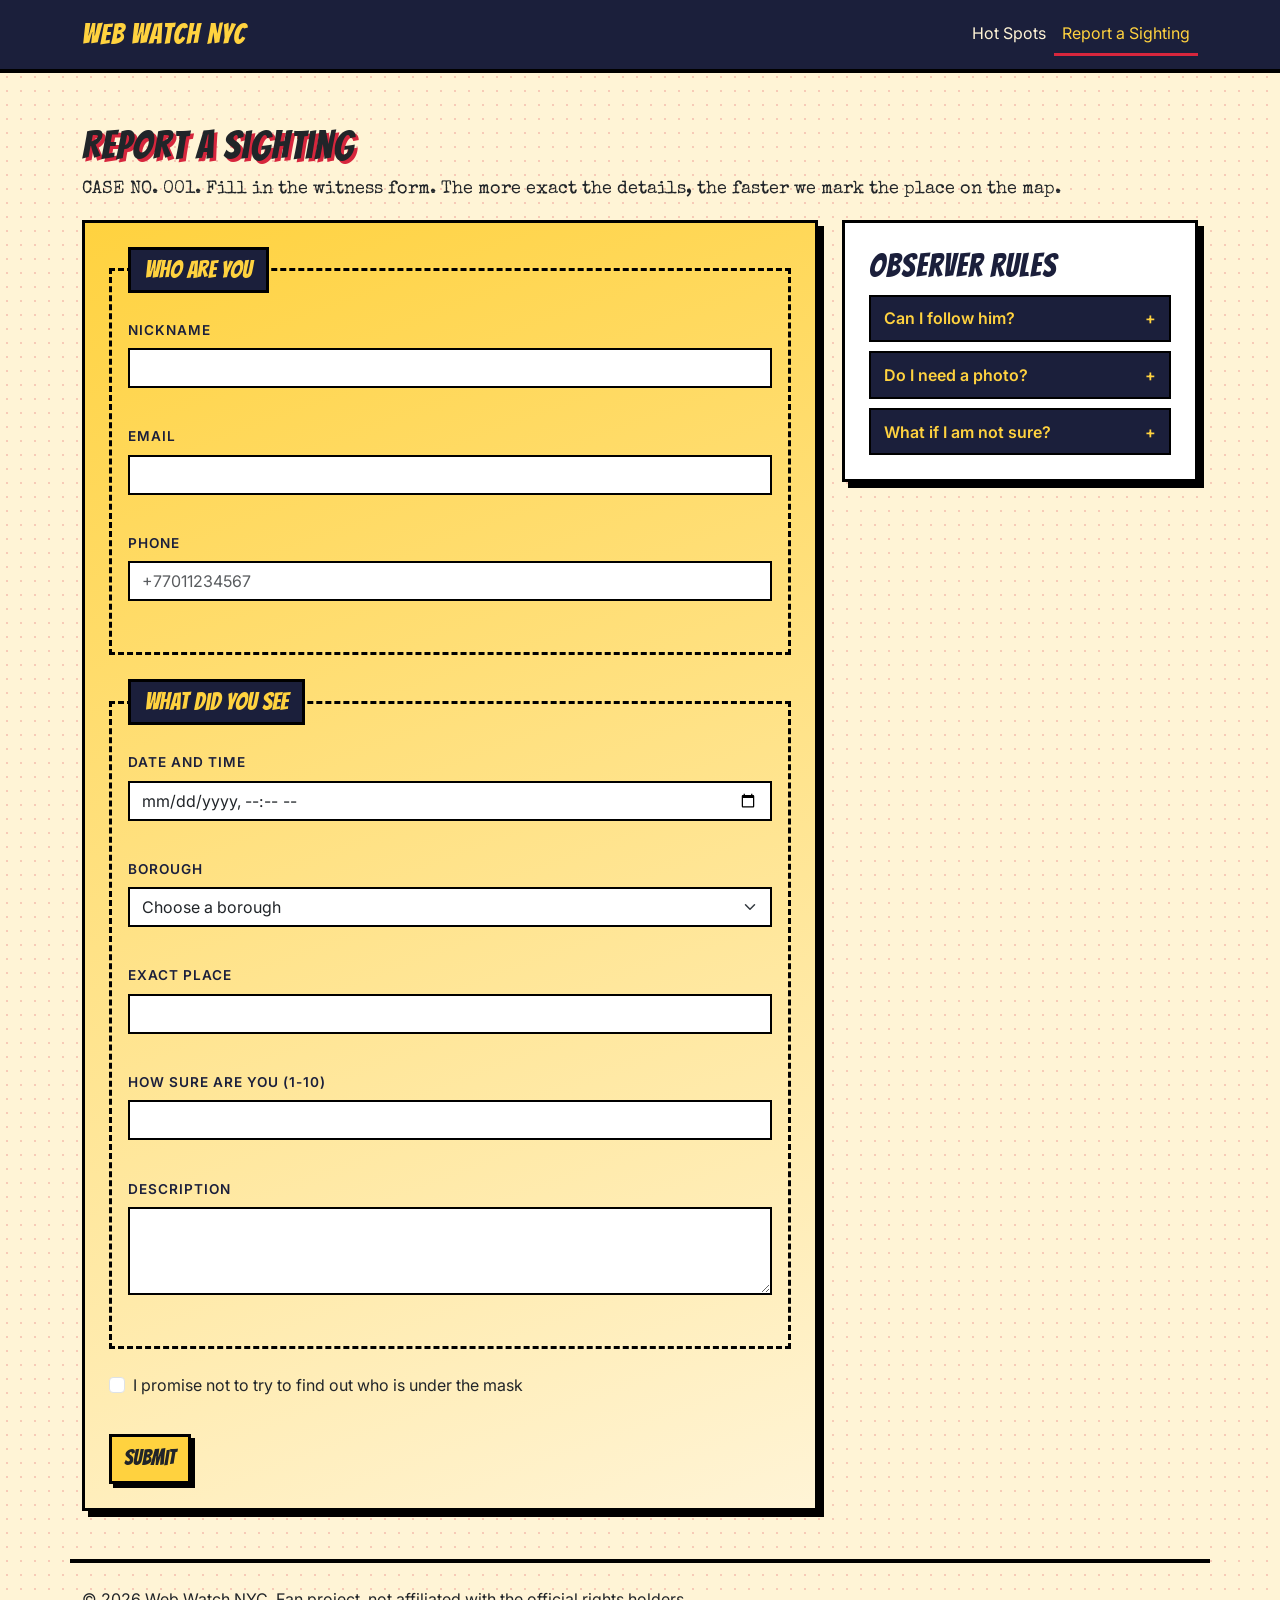
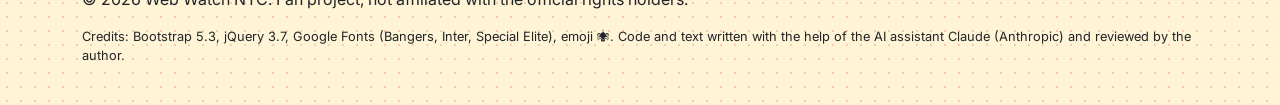
==== report.html @ 43db6f6f "Add files via upload" ====
<!DOCTYPE html>
<html lang="en">
<head>
  <meta charset="UTF-8">
  <meta name="viewport" content="width=device-width, initial-scale=1">
  <title>Web Watch NYC — Report a Sighting</title>
  <link href="https://cdn.jsdelivr.net/npm/bootstrap@5.3.3/dist/css/bootstrap.min.css" rel="stylesheet">
  <link href="https://fonts.googleapis.com/css2?family=Bangers&family=Inter:wght@400;600&family=Special+Elite&display=swap" rel="stylesheet">
  <link href="css/style.css" rel="stylesheet">
  <script src="https://ajax.googleapis.com/ajax/libs/jquery/3.7.1/jquery.min.js"></script>
  <script src="js/data.js" defer></script>
  <script src="js/main.js" defer></script>
  <script src="js/form.js" defer></script>
</head>
<body>
  <header>
    <nav class="navbar navbar-expand-md">
      <div class="container">
        <a class="navbar-brand" href="index.html">WEB WATCH NYC</a>
        <button class="navbar-toggler" type="button" data-bs-toggle="collapse" data-bs-target="#mainMenu" aria-controls="mainMenu" aria-expanded="false" aria-label="Open menu">
          <span class="navbar-toggler-icon"></span>
        </button>
        <div class="collapse navbar-collapse" id="mainMenu">
          <ul class="navbar-nav ms-auto">
            <li class="nav-item"><a class="nav-link " href="index.html">Hot Spots</a></li>
            <li class="nav-item"><a class="nav-link active" aria-current="page" href="report.html">Report a Sighting</a></li>
          </ul>
        </div>
      </div>
    </nav>
  </header>

  <main>
    <section class="container my-5">
      <h1>Report a Sighting</h1>
      <p class="typewriter">CASE NO. 001. Fill in the witness form. The more exact the details, the faster we mark the place on the map.</p>

      <div id="success" class="success-box" role="status">Sighting received! Thanks, neighbor. We are already marking the spot.</div>

      <div class="row g-4">
        <div class="col-lg-8">
          <form id="form" class="comic-panel report-form" novalidate>
            <fieldset>
              <legend>Who are you</legend>
              <div class="mb-3">
                <label for="nick" class="form-label">Nickname</label>
                <input type="text" id="nick" class="form-control check">
                <div class="error"></div>
              </div>
              <div class="mb-3">
                <label for="email" class="form-label">Email</label>
                <input type="email" id="email" class="form-control check">
                <div class="error"></div>
              </div>
              <div class="mb-3">
                <label for="phone" class="form-label">Phone</label>
                <input type="tel" id="phone" class="form-control check" placeholder="+77011234567">
                <div class="error"></div>
              </div>
            </fieldset>

            <fieldset>
              <legend>What did you see</legend>
              <div class="mb-3">
                <label for="when" class="form-label">Date and time</label>
                <input type="datetime-local" id="when" class="form-control check">
                <div class="error"></div>
              </div>
              <div class="mb-3">
                <label for="area" class="form-label">Borough</label>
                <select id="area" class="form-select check">
                  <option value="">Choose a borough</option>
                  <option>Manhattan</option><option>Brooklyn</option><option>Queens</option><option>Bronx</option><option>Staten Island</option>
                </select>
                <div class="error"></div>
              </div>
              <div class="mb-3">
                <label for="place" class="form-label">Exact place</label>
                <input type="text" id="place" class="form-control check">
                <div class="error"></div>
              </div>
              <div class="mb-3">
                <label for="sure" class="form-label">How sure are you (1-10)</label>
                <input type="number" id="sure" class="form-control check">
                <div class="error"></div>
              </div>
              <div class="mb-3">
                <label for="text" class="form-label">Description</label>
                <textarea id="text" class="form-control check" rows="3"></textarea>
                <div class="error"></div>
              </div>
            </fieldset>

            <div class="mb-3">
              <div class="form-check">
                <input type="checkbox" id="promise" class="form-check-input check">
                <label for="promise" class="form-check-label">I promise not to try to find out who is under the mask</label>
              </div>
              <div class="error"></div>
            </div>
            <button type="submit" class="btn btn-web">Submit</button>
          </form>
        </div>

        <div class="col-lg-4">
          <div class="comic-panel">
            <h2>Observer Rules</h2>
            <button type="button" class="question">Can I follow him?</button>
            <div class="answer">No. Just report where you saw him. Do not get in the hero's way.</div>
            <button type="button" class="question">Do I need a photo?</button>
            <div class="answer">Not required, but a photo makes the sighting more credible.</div>
            <button type="button" class="question">What if I am not sure?</button>
            <div class="answer">Give a lower confidence score. We take it into account in the latest sightings list.</div>
          </div>
        </div>
      </div>
    </section>
  </main>

  <button id="toTop" aria-label="Back to top">&#8593;</button>
  <footer class="container py-4">
    <p>&copy; 2026 Web Watch NYC. Fan project, not affiliated with the official rights holders.</p>
    <p class="credits">Credits: Bootstrap 5.3, jQuery 3.7, Google Fonts (Bangers, Inter, Special Elite), emoji &#128375;. Code and text written with the help of the AI assistant Claude (Anthropic) and reviewed by the author.</p>
  </footer>
  <script src="https://cdn.jsdelivr.net/npm/bootstrap@5.3.3/dist/js/bootstrap.bundle.min.js"></script>
</body>
</html>
---- css/style.css ----
/* ===== 1. Палитра ===== */
:root {
  --red: #d7263d;
  --navy: #1b1f3b;
  --cream: #fff4d6;
  --yellow: #ffd23f;
}

/* ===== 2. Фон и шрифты ===== */
body {
  font-family: "Inter", sans-serif;
  background-color: var(--cream);
  background-image: radial-gradient(circle, rgba(215, 38, 61, 0.2) 1.5px, transparent 1.5px);
  background-size: 14px 14px;
}
h1, h2, h3, .navbar-brand { font-family: "Bangers", cursive; font-weight: 400; letter-spacing: 1px; }
h1 { text-shadow: 3px 3px 0 var(--red); }
h2 { color: var(--navy); }

/* ===== 3. Шапка ===== */
.navbar { background-color: var(--navy); border-bottom: 4px solid black; }
.navbar-brand { color: var(--yellow); font-size: 1.8rem; }
.navbar .nav-link { color: var(--cream); }
.navbar .nav-link.active { color: var(--yellow); border-bottom: 3px solid var(--red); }
.navbar .nav-link:hover { color: var(--yellow); text-decoration: underline var(--red) 3px; }
.navbar-toggler-icon { filter: invert(1); }

/* ===== 4. Комикс-панель ===== */
.comic-panel { background-color: white; border: 3px solid black; box-shadow: 6px 6px 0 black; padding: 1.5rem; }

/* ===== 5. Кнопки ===== */
.btn-web {
  background-color: var(--yellow);
  border: 3px solid black;
  border-radius: 0;
  box-shadow: 4px 4px 0 black;
  font-family: "Bangers", cursive;
  font-size: 1.3rem;
  transition: 0.15s;
}
.btn-web:hover { background-color: var(--red); color: white; transform: translate(2px, 2px); box-shadow: 2px 2px 0 black; }

/* ===== 6. Карточки ===== */
.spot-card { transition: 0.2s; }
.spot-card:hover { transform: translate(-4px, -4px); box-shadow: 10px 10px 0 var(--red); }
.spot-card h3 { color: var(--navy); }
.spot-card:hover h3 { color: var(--red); }
.spot-area { color: var(--red); font-weight: 600; text-transform: uppercase; font-size: 0.8rem; }
.seen-btn { font-size: 1.1rem; }

/* ===== 7. Поиск и фильтры ===== */
.tools .form-control { border: 2px solid black; border-radius: 0; margin-bottom: 1rem; }
.filters { display: flex; flex-wrap: wrap; gap: 0.5rem; margin-bottom: 1rem; }
.filter { background-color: white; border: 2px solid black; border-radius: 0; font-weight: 600; transition: 0.15s; }
.filter:hover { background-color: var(--yellow); }
.filter.active { background-color: var(--navy); color: var(--yellow); }
#empty { display: none; font-weight: 600; }

/* ===== 8. Таблица ===== */
.table thead th { background-color: var(--navy); color: var(--yellow); }
.table tbody tr:hover td { background-color: var(--yellow); }

/* ===== 9. Flexbox: статистика ===== */
.stats { display: flex; flex-wrap: wrap; gap: 1rem; background-color: var(--navy); color: var(--cream); text-align: center; }
.stats div { flex: 1 1 150px; }
.stats strong { display: block; font-family: "Bangers", cursive; font-size: 2rem; color: var(--yellow); }

/* ===== 10. Grid: bento ===== */
.bento { display: grid; gap: 1.25rem; grid-template-columns: 1fr; }
@media (min-width: 768px) {
  .bento { grid-template-columns: 2fr 1fr; }
  .bento-big { grid-row: span 2; }
}

/* ===== 11. Паучок на нити ===== */
.hero { position: relative; overflow: hidden; }
.thread {
  position: absolute; top: 0; right: 20px; width: 2px; height: 90px; background-color: black;
  transform-origin: top center;
  animation: drop 1.5s ease-out, swing 3s ease-in-out 1.5s infinite alternate;
}
.spider { position: absolute; bottom: -20px; left: -13px; font-size: 1.6rem; }
@keyframes drop { from { height: 0; } to { height: 90px; } }
@keyframes swing { from { transform: rotate(-12deg); } to { transform: rotate(12deg); } }

/* ===== 12. Форма ===== */
.typewriter { font-family: "Special Elite", monospace; font-size: 1.1rem; }
.report-form { background: linear-gradient(160deg, var(--yellow), var(--cream)); }
.report-form fieldset { border: 3px dashed black; padding: 1rem; margin-bottom: 1.5rem; }
.report-form legend { float: none; width: auto; padding: 2px 14px; background-color: var(--navy); color: var(--yellow); border: 3px solid black; font-family: "Bangers", cursive; font-size: 1.5rem; }
.form-label { font-weight: 600; text-transform: uppercase; font-size: 0.85rem; letter-spacing: 1px; color: var(--navy); }
.form-control, .form-select { border: 2px solid black; border-radius: 0; }
.form-control:focus, .form-select:focus { border-color: var(--red); box-shadow: 3px 3px 0 var(--red); }
.form-check-input:checked { background-color: var(--red); border-color: black; }
.error { color: var(--red); font-weight: 600; font-size: 0.9rem; min-height: 1.2rem; }
.is-invalid { border-color: var(--red) !important; }

/* Сообщение об успехе */
.success-box { display: none; background-color: #7bd389; border: 3px solid black; box-shadow: 6px 6px 0 black; padding: 1rem; margin-bottom: 1.5rem; font-weight: 600; }

/* ===== 13. Аккордеон ===== */
.question {
  display: block; width: 100%; text-align: left; background-color: var(--navy); color: var(--yellow);
  border: 2px solid black; padding: 0.6rem 0.8rem; margin-top: 0.6rem; font-weight: 600; transition: 0.15s;
}
.question:hover { background-color: var(--red); color: white; }
.question::after { content: " +"; float: right; }
.question.open::after { content: " -"; }
.answer { display: none; border: 2px solid black; border-top: 0; padding: 0.7rem; background-color: var(--cream); }

/* ===== 14. Кнопка «Наверх» ===== */
#toTop {
  display: none; position: fixed; right: 16px; bottom: 16px; width: 48px; height: 48px;
  background-color: var(--yellow); border: 3px solid black; box-shadow: 3px 3px 0 black; font-size: 1.5rem; transition: 0.15s;
}
#toTop:hover { background-color: var(--red); color: white; }

/* ===== 15. Фокус с клавиатуры ===== */
a:focus-visible, button:focus-visible, input:focus-visible, select:focus-visible, textarea:focus-visible {
  outline: 3px solid var(--red); outline-offset: 2px;
}

/* ===== 16. Подвал ===== */
footer { border-top: 4px solid black; margin-top: 3rem; }
.credits { font-size: 0.8rem; }
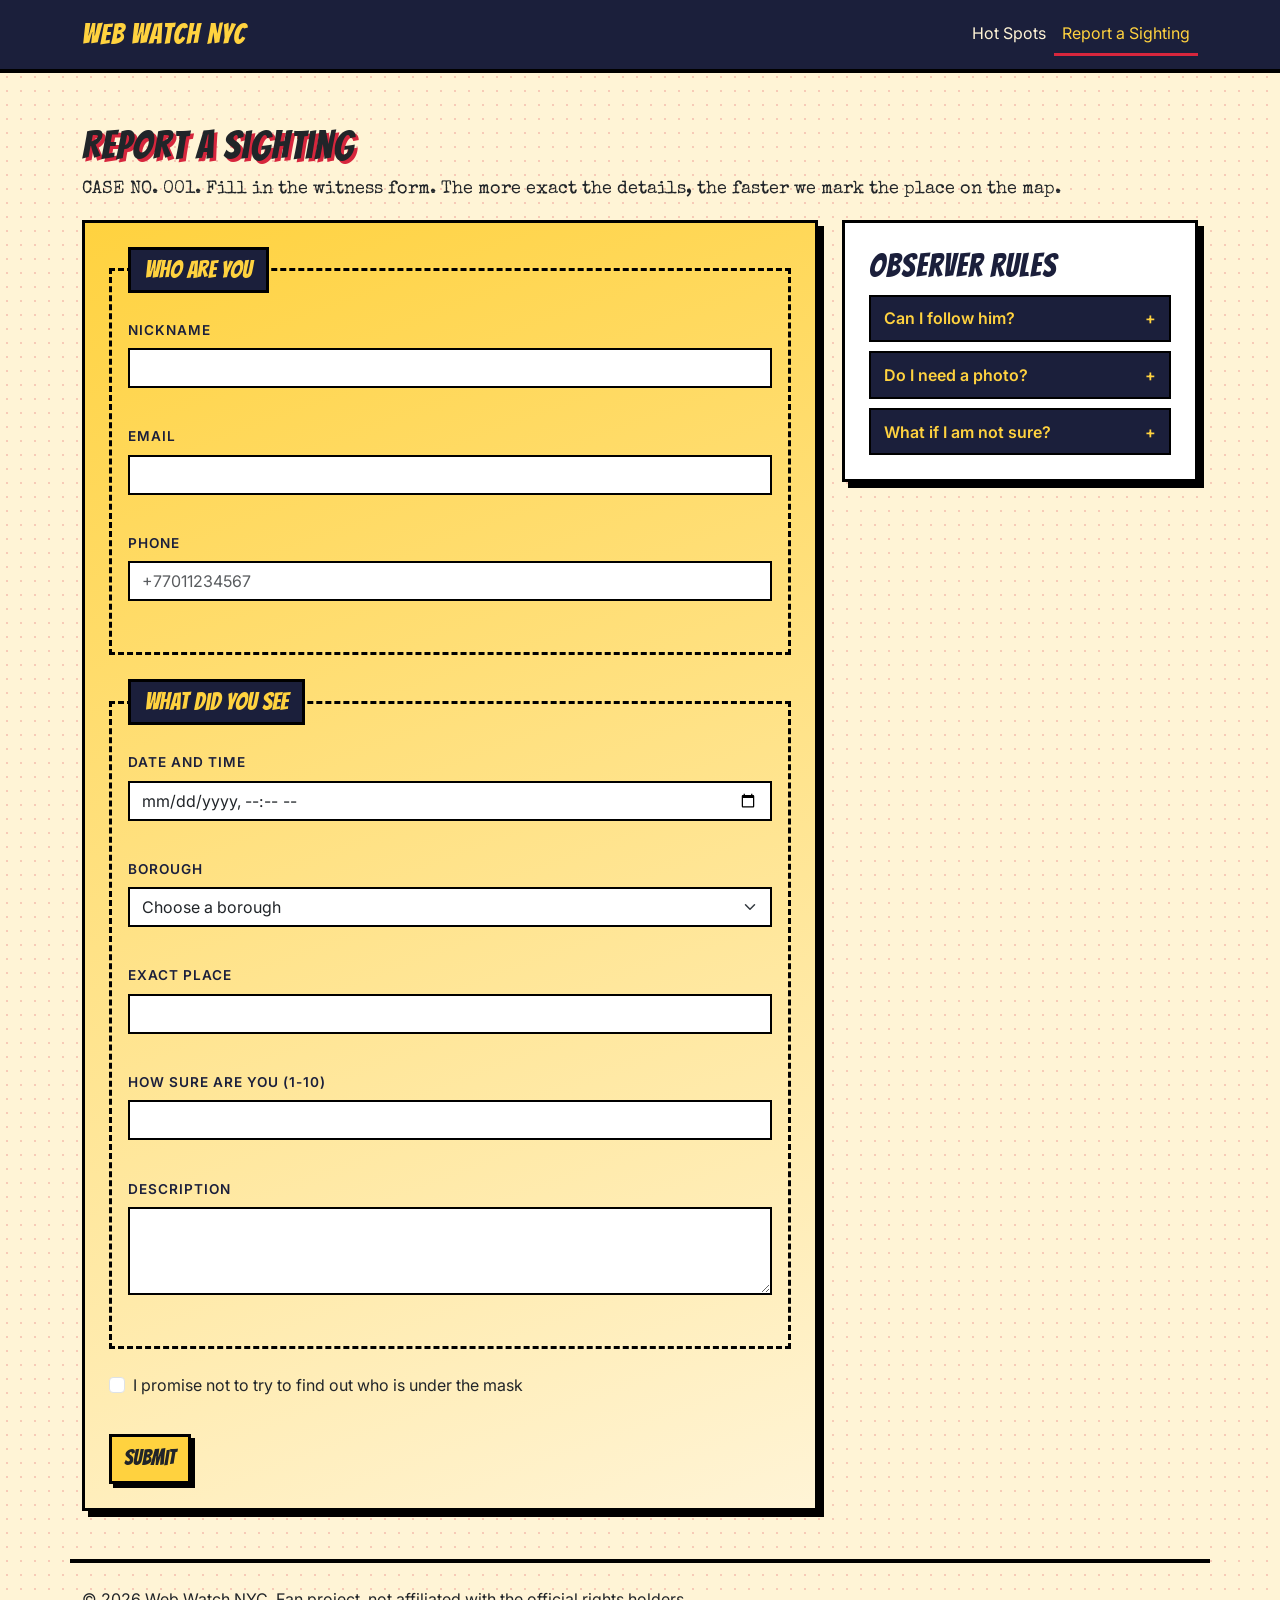
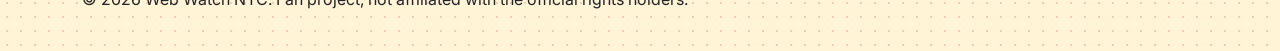
==== commit 22c7d954: "Update report.html" ====
--- a/report.html
+++ b/report.html
@@ -120,7 +120,6 @@
   <button id="toTop" aria-label="Back to top">&#8593;</button>
   <footer class="container py-4">
     <p>&copy; 2026 Web Watch NYC. Fan project, not affiliated with the official rights holders.</p>
-    <p class="credits">Credits: Bootstrap 5.3, jQuery 3.7, Google Fonts (Bangers, Inter, Special Elite), emoji &#128375;. Code and text written with the help of the AI assistant Claude (Anthropic) and reviewed by the author.</p>
   </footer>
   <script src="https://cdn.jsdelivr.net/npm/bootstrap@5.3.3/dist/js/bootstrap.bundle.min.js"></script>
 </body>
